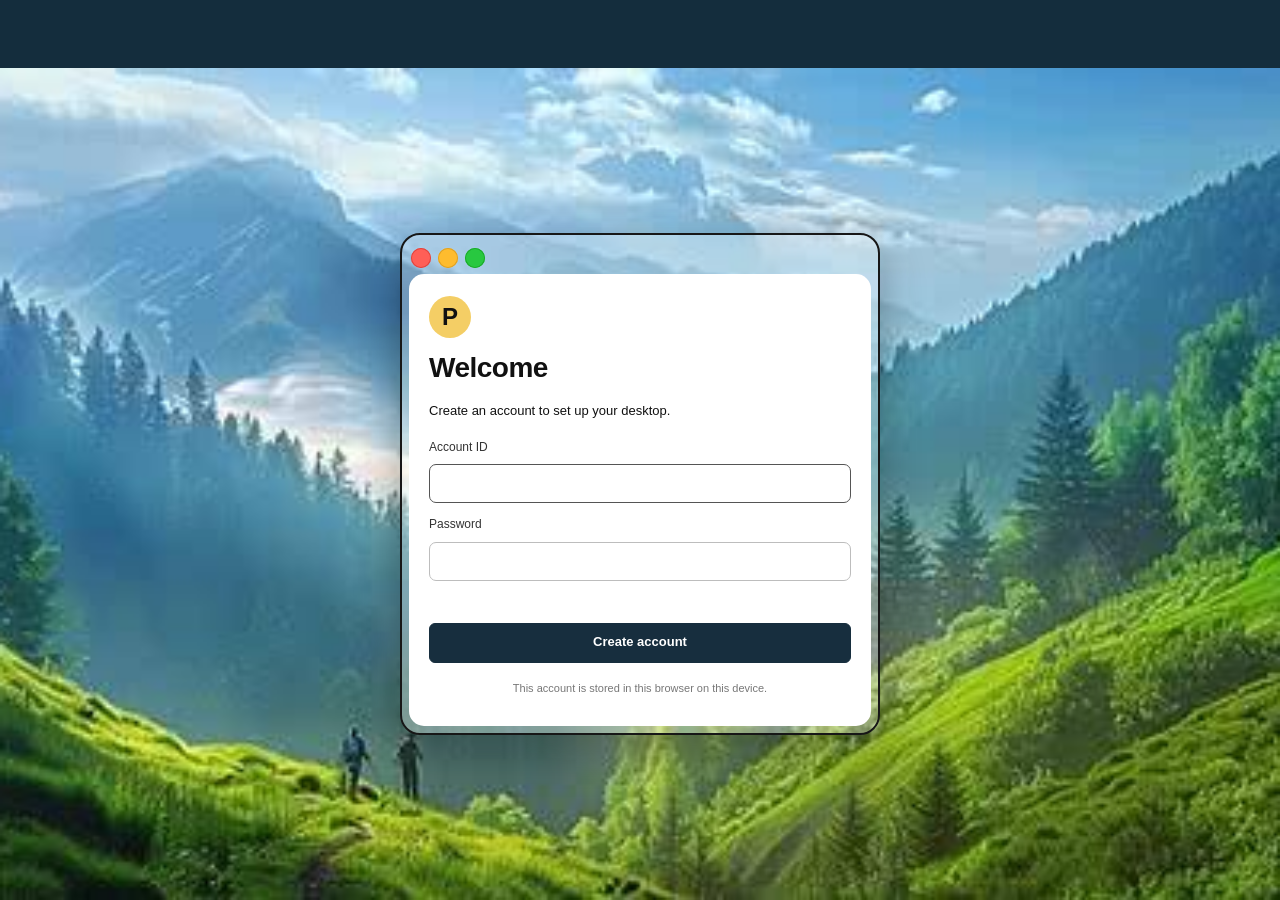
==== index.html @ 3b71118f "Add files via upload" ====
<!doctype html>
<html lang="en">
<head>
  <meta charset="utf-8">
  <meta name="viewport" content="width=device-width, initial-scale=1">
  <title>PrometheusOS</title>
  <link rel="stylesheet" href="style.css">
</head>
<body>
  <header class="menu-bar">
    <nav class="menu-left" aria-label="Main menu">
      <button class="brand-menu menu-trigger" data-menu="system" aria-label="PrometheusOS menu"><span class="brand-mark">P</span></button>
      <span id="current-app-name" class="app-name" aria-live="polite"></span>
      <button class="menu-trigger" data-menu="file">File</button>
      <button class="menu-trigger" data-menu="edit">Edit</button>
      <button class="menu-trigger" data-menu="view">View</button>
      <button class="menu-trigger" data-menu="window">Window</button>
      <button class="menu-trigger" data-menu="help">Help</button>
    </nav>
    <div class="menu-right"><span id="clock"></span></div>
    <div id="menu-popovers" class="menu-popovers"></div>
  </header>

  <main class="desktop">
    <nav class="desktop-icons" aria-label="Applications">
      <button data-app="notes" aria-label="Open Notes"><span class="app-icon notes-icon"><span></span></span><span>Notes</span></button>
      <button data-app="terminal" aria-label="Open Terminal"><span class="app-icon terminal-icon"><span>›_</span></span><span>Terminal</span></button>
      <button data-app="about" aria-label="Open About"><span class="app-icon about-icon"><span>i</span></span><span>About</span></button>
      <button data-app="website" aria-label="Open My Projects"><span class="app-icon website-icon"><span>↗</span></span><span>My Projects</span></button>
      <button data-app="formula1" aria-label="Open Formula 1"><span class="app-icon f1-icon">F1</span><span>Formula1</span></button>
    </nav>

    <section id="windows" aria-live="polite"></section>

    <nav class="dock" aria-label="Dock">
      <button data-app="notes" title="Notes" aria-label="Open Notes"><span class="app-icon notes-icon"><span></span></span></button>
      <button data-app="terminal" title="Terminal" aria-label="Open Terminal"><span class="app-icon terminal-icon"><span>›_</span></span></button>
      <span class="dock-divider"></span>
      <button data-app="about" title="About PrometheusOS" aria-label="Open About"><span class="app-icon about-icon"><span>i</span></span></button>
      <button data-app="website" title="My Projects" aria-label="Open My Projects"><span class="app-icon website-icon"><span>↗</span></span></button>
      <button data-app="formula1" title="Formula1" aria-label="Open Formula 1"><span class="app-icon f1-icon">F1</span></button>
    </nav>
  </main>

  <section id="auth-screen" class="auth-screen" aria-live="polite">
    <div class="auth-card">
      <div class="auth-titlebar">
        <div class="auth-window-controls" aria-label="Window controls">
          <button class="auth-window-dot close" type="button" aria-label="Clear login form" title="Clear login form"></button>
          <span class="auth-window-dot minimize" aria-hidden="true"></span>
          <span class="auth-window-dot zoom" aria-hidden="true"></span>
        </div>
        <span class="auth-window-title" aria-hidden="true"></span>
        <span class="auth-titlebar-spacer"></span>
      </div>
      <div class="auth-content">
      <div class="auth-mark">P</div>
      <h1 id="auth-title">Welcome</h1>
      <p id="auth-copy">Create a local account to set up your desktop.</p>
      <form id="auth-form">
        <label for="auth-id">Account ID</label>
        <input id="auth-id" name="accountId" autocomplete="username" minlength="3" maxlength="32" required>
        <label for="auth-password">Password</label>
        <input id="auth-password" name="password" type="password" autocomplete="new-password" minlength="8" required>
        <p id="auth-error" class="auth-error" role="alert"></p>
        <button id="auth-submit" type="submit">Create account</button>
      </form>
      <p class="auth-footnote">This account is stored in this browser on this device.</p>
      </div>
    </div>
  </section>
  <script src="script.js"></script>
</body>
</html>
---- style.css ----
:root {
  --desktop: #111111;
  --bar: #f5f5f5;
  --bar-text: #202020;
  --panel: #f6f6f6;
  --panel-top: #e9e9e9;
  --border: #c9c9c9;
  --text: #202020;
  --muted: #686868;
  --orange: #e87536;
}

* { box-sizing: border-box; }

body {
  margin: 0;
  color: var(--text);
  background: var(--desktop);
  font: 13px/1.45 -apple-system, BlinkMacSystemFont, "SF Pro Text", "Segoe UI", sans-serif;
  overflow: hidden;
}
button { font: inherit; }

.menu-bar {
  height: 28px;
  padding: 0 13px;
  display: flex;
  align-items: center;
  justify-content: space-between;
  gap: 16px;
  background: var(--bar);
  color: var(--bar-text);
  border-bottom: 1px solid #d7d7d7;
  position: relative;
  z-index: 20;
  user-select: none;
}
.menu-left, .menu-right { height: 100%; display: flex; align-items: center; gap: 2px; }
.menu-left .menu-trigger {
  height: 24px;
  padding: 0 8px;
  border: 0;
  border-radius: 4px;
  color: inherit;
  background: transparent;
  cursor: default;
  white-space: nowrap;
  font-size: 12px;
}
.menu-left .menu-trigger:hover,
.menu-left .menu-trigger[aria-expanded="true"] { background: #dedede; }
.menu-left .brand-menu { padding: 0 8px; }
.brand-mark { display: block; font-size: 15px; line-height: 1; font-weight: 800; color: #222; }
.menu-left .app-name { font-weight: 700; padding: 0 7px; }
#current-app-name:empty { display: none; }
.menu-right { gap: 12px; padding-right: 2px; font-size: 11px; }
.status-mark { font-size: 9px; color: #666; }
#clock { min-width: 105px; text-align: right; white-space: nowrap; }
.menu-popovers { position: absolute; top: 27px; left: 0; }
.menu-dropdown {
  position: absolute;
  top: 0;
  min-width: 190px;
  padding: 5px;
  background: #f8f8f8;
  border: 1px solid #cfcfcf;
  border-radius: 6px;
  box-shadow: 0 5px 18px #0003;
  color: #222;
}
.menu-dropdown button {
  display: block;
  width: 100%;
  padding: 5px 9px;
  text-align: left;
  border: 0;
  border-radius: 3px;
  background: transparent;
  color: inherit;
  font-size: 12px;
  white-space: nowrap;
}
.menu-dropdown button:hover { background: #1769d2; color: #fff; }
.menu-dropdown .menu-separator { height: 1px; margin: 4px 5px; background: #ddd; }
.menu-dropdown .disabled { color: #999; }

/* The P menu uses a simple black panel. */
.menu-dropdown.system-dropdown {
  min-width: 220px;
  padding: 6px;
  background: #080808;
  border: 1px solid #292929;
  border-radius: 7px;
  color: #f5f5f5;
  box-shadow: 0 8px 24px #0008;
}
.menu-dropdown.system-dropdown button {
  padding: 7px 10px;
  color: #f5f5f5;
  border-radius: 4px;
}
.menu-dropdown.system-dropdown button:hover:not(:disabled) {
  background: #303030;
  color: #fff;
}
.menu-dropdown.system-dropdown .menu-separator { background: #303030; }
.menu-dropdown.system-dropdown .disabled { color: #777; }

.desktop {
  height: calc(100vh - 28px);
  min-height: 300px;
  position: relative;
  overflow: hidden;
  background-color: var(--desktop);
  background-image: url("wallpaper.png");
  background-position: center;
  background-repeat: no-repeat;
  background-size: cover;
}

.desktop-icons {
  position: absolute;
  right: 18px;
  top: 18px;
  display: flex;
  flex-direction: column;
  gap: 7px;
  z-index: 2;
}
.desktop-icons button {
  width: 76px;
  min-height: 74px;
  padding: 5px 3px;
  display: flex;
  flex-direction: column;
  align-items: center;
  justify-content: flex-start;
  gap: 5px;
  color: #f5f5f5;
  font-size: 11px;
  text-shadow: 0 1px 2px #000;
  border: 1px solid transparent;
  background: transparent;
  border-radius: 5px;
  cursor: default;
}
.desktop-icons button:hover,
.desktop-icons button:focus-visible { background: #ffffff18; border-color: #ffffff18; outline: none; }

.app-icon {
  width: 40px;
  height: 40px;
  display: grid;
  place-items: center;
  overflow: hidden;
  border-radius: 9px;
  box-shadow: 0 1px 2px #0005;
  flex: 0 0 auto;
}
.notes-icon { background: #f4f4f4; border: 1px solid #d0d0d0; position: relative; }
.notes-icon::before { content: ""; position: absolute; top: 0; left: 0; right: 0; height: 9px; background: #f0c84b; border-bottom: 1px solid #d6b13d; }
.notes-icon span { width: 21px; height: 17px; margin-top: 8px; border-top: 2px solid #b6b6b6; border-bottom: 2px solid #b6b6b6; position: relative; }
.notes-icon span::after { content: ""; position: absolute; left: 0; right: 4px; top: 6px; border-top: 2px solid #b6b6b6; }
.terminal-icon { background: #252525; border: 1px solid #5b5b5b; color: #f2f2f2; }
.terminal-icon span { font: 700 17px/1 ui-monospace, SFMono-Regular, Consolas, monospace; margin-top: -2px; }
.about-icon { background: #1676d2; border: 1px solid #5da4ee; color: #fff; border-radius: 50%; }
.about-icon span { font: 700 24px/1 Georgia, serif; }
.website-icon { background: #e87536; border: 1px solid #cf642b; color: #fff; }
.website-icon span { font: 700 24px/1 -apple-system, BlinkMacSystemFont, sans-serif; }

.dock {
  position: absolute;
  z-index: 8;
  left: 50%;
  bottom: 8px;
  transform: translateX(-50%);
  display: flex;
  align-items: center;
  gap: 7px;
  padding: 5px 7px;
  background: #e9e9e9;
  border: 1px solid #c9c9c9;
  border-radius: 13px;
  box-shadow: 0 2px 8px #0005;
}
.dock button {
  width: 42px;
  height: 42px;
  padding: 1px;
  display: grid;
  place-items: center;
  border: 0;
  border-radius: 9px;
  background: transparent;
  cursor: default;
}
.dock button:hover { background: #d5d5d5; }
.dock .app-icon { width: 37px; height: 37px; border-radius: 8px; }
.dock-divider { height: 30px; width: 1px; background: #c3c3c3; margin: 0 2px; }

.window {
  position: absolute;
  top: 110px;
  left: 50%;
  transform: translateX(-50%);
  width: min(470px, calc(100vw - 28px));
  height: 320px;
  display: flex;
  flex-direction: column;
  background: var(--panel);
  color: var(--text);
  border: 1px solid #b9b9b9;
  border-radius: 8px;
  overflow: hidden;
  box-shadow: 0 12px 34px #0007;
  z-index: 4;
}
.window-bar {
  height: 34px;
  flex: 0 0 34px;
  padding: 0 10px;
  display: flex;
  align-items: center;
  gap: 10px;
  background: var(--panel-top);
  border-bottom: 1px solid #d0d0d0;
  cursor: move;
  user-select: none;
}
.traffic-lights { display: flex; gap: 6px; }
.traffic-lights button {
  width: 12px;
  height: 12px;
  padding: 0;
  border: 1px solid #0002;
  border-radius: 50%;
  cursor: default;
}
.traffic-lights .close { background: #ff5f57; }
.traffic-lights .minimize { background: #febc2e; }
.traffic-lights .zoom { background: #28c840; }
.traffic-lights button:hover { filter: brightness(.95); }
.window-title { flex: 1; text-align: center; font-size: 12px; font-weight: 600; color: #333; margin-right: 46px; }
.window-body { padding: 16px; flex: 1; overflow: auto; }
.website-window .window-body { padding: 0; display: flex; flex-direction: column; min-height: 0; }
.site-toolbar { height: 35px; flex: 0 0 35px; display: flex; align-items: center; justify-content: space-between; padding: 0 11px; background: #f3f3f3; border-bottom: 1px solid #d5d5d5; font-size: 12px; }
.site-toolbar a { color: #1769d2; text-decoration: none; }
.site-toolbar a:hover { text-decoration: underline; }
.site-frame { width: 100%; flex: 1; min-height: 0; border: 0; background: #fff; }
.window-body h2 { margin: 0 0 8px; font-size: 18px; font-weight: 600; }
.window-body p { color: var(--muted); }
textarea {
  width: 100%;
  height: 170px;
  padding: 10px;
  resize: none;
  background: #fff;
  border: 1px solid #c8c8c8;
  border-radius: 4px;
  color: #222;
  font: inherit;
  outline: none;
}
textarea:focus, .terminal-input:focus { border-color: #1676d2; }
.terminal-output { white-space: pre-wrap; font: 12px/1.7 ui-monospace, SFMono-Regular, Consolas, monospace; color: #333; }
.terminal-input {
  width: 100%;
  margin-top: 10px;
  padding: 8px;
  background: #fff;
  border: 1px solid #c8c8c8;
  border-radius: 4px;
  color: #222;
  font: 12px ui-monospace, SFMono-Regular, Consolas, monospace;
  outline: none;
}

@media (max-width: 650px) {
  .menu-bar { padding: 0 6px; }
  .menu-left { gap: 0; }
  .menu-left .menu-trigger { padding: 0 5px; font-size: 11px; }
  .menu-left .menu-trigger:nth-of-type(n+4) { display: none; }
  .menu-right { gap: 5px; font-size: 10px; }
  #clock { min-width: auto; }
  .desktop-icons { right: 9px; top: 12px; }
  .window { top: 75px; }
  .website-window { top: 38px !important; height: calc(100vh - 90px) !important; }
  .dock { bottom: 7px; }
}


.auth-screen {
  position: fixed;
  inset: 0;
  z-index: 1000;
  display: grid;
  place-items: center;
  padding: 22px;
  background-color: #123c18;
  background-image: url("wallpaper.png");
  background-position: center;
  background-repeat: no-repeat;
  background-size: cover;
  color: #f5f5f5;
}
.auth-screen[hidden] { display: none; }
body:not(.authenticated) > .menu-bar,
body:not(.authenticated) > .desktop { visibility: hidden; }
.auth-card {
  width: min(420px, 100%);
  overflow: hidden;
  border: 1px solid #444;
  border-radius: 10px;
  background: #171717;
  box-shadow: 0 24px 80px #0009;
}
.auth-titlebar {
  height: 38px;
  display: grid;
  grid-template-columns: 1fr auto 1fr;
  align-items: center;
  padding: 0 12px;
  border-bottom: 1px solid #333;
  background: #222;
  user-select: none;
}
.auth-window-controls { display: flex; align-items: center; gap: 7px; }
.auth-window-dot { display: block; width: 12px; height: 12px; padding: 0; border: 0; border-radius: 50%; }
button.auth-window-dot { cursor: pointer; }
.auth-window-dot.close { background: #ff5f57; box-shadow: inset 0 0 0 1px #e0443e; }
.auth-window-dot.minimize { background: #febc2e; box-shadow: inset 0 0 0 1px #dfa123; }
.auth-window-dot.zoom { background: #28c840; box-shadow: inset 0 0 0 1px #1aab29; }
.auth-window-title { color: #c8c8c8; font-size: 12px; }
.auth-titlebar-spacer { width: 36px; }
.auth-content { padding: 28px 34px 24px; }
.auth-mark { width: 42px; height: 42px; display: grid; place-items: center; margin: 0 auto 18px; border: 1px solid #444; border-radius: 12px; color: #fff; font-size: 25px; font-weight: 800; }
.auth-kicker { margin: 0; text-align: center; color: #aaa; font-size: 10px; letter-spacing: 2px; }
.auth-card h1 { margin: 8px 0; text-align: center; font-size: 23px; font-weight: 600; letter-spacing: -.5px; }
.auth-copy { margin: 0 0 22px; text-align: center; color: #aaa; }
.auth-card form { display: flex; flex-direction: column; gap: 8px; }
.auth-card label { margin-top: 5px; color: #ddd; font-size: 12px; }
.auth-card input { width: 100%; height: 39px; padding: 0 11px; border: 1px solid #3b3b3b; border-radius: 6px; outline: none; background: #111; color: #fff; font: inherit; }
.auth-card input:focus { border-color: #888; }
.auth-card form button { height: 40px; margin-top: 8px; border: 1px solid #f1f1f1; border-radius: 6px; background: #f1f1f1; color: #111; font-weight: 600; cursor: pointer; }
.auth-card form button:disabled { opacity: .6; cursor: wait; }
.auth-error { min-height: 16px; margin: 2px 0 0; color: #ff8c82; font-size: 12px; }
.auth-footnote { margin-top: 18px; text-align: center; color: #777; font-size: 11px; }
@media (max-width: 480px) { .auth-content { padding: 24px 22px 20px; } }


/* Reference-inspired desktop layout: translucent pills over the wallpaper. */
:root {
  --bar: rgba(17, 35, 49, .68);
  --bar-text: #fff;
  --panel: #fff;
  --panel-top: rgba(255, 255, 255, .65);
  --border: #222;
}
body { background: #142d3d; }
.menu-bar {
  height: 68px;
  padding: 0 18px;
  background: rgba(15, 37, 52, .72);
  border-bottom: 1px solid #ffffff12;
  color: #fff;
  backdrop-filter: blur(10px);
}
.menu-left, .menu-right { height: 100%; gap: 6px; }
.menu-left .brand-menu {
  height: 36px;
  padding: 0 15px;
  border-radius: 22px;
  background: rgba(255,255,255,.16);
  color: white;
}
.brand-mark { color: #fff; font-size: 18px; }
.menu-left .app-name { padding: 0 7px; color: #fff; font-size: 14px; }
.menu-left > .menu-trigger:not(.brand-menu) { display: none; }
.menu-right #clock {
  display: inline-flex;
  align-items: center;
  min-height: 36px;
  padding: 0 15px;
  border-radius: 22px;
  background: rgba(255,255,255,.16);
  color: #fff;
  font-size: 14px;
  white-space: nowrap;
}
.menu-right { padding: 0; }
#clock { min-width: 0; text-align: center; }
.menu-popovers { top: 67px; }
.desktop {
  height: calc(100vh - 68px);
  background-color: #243d4b;
  background-image: url("wallpaper.png");
  background-position: center;
  background-size: cover;
}
.desktop-icons {
  left: 18px;
  right: auto;
  top: 16px;
  gap: 9px;
}
.desktop-icons button {
  width: 90px;
  min-height: 95px;
  gap: 7px;
  font-size: 14px;
  text-shadow: 0 1px 3px #000b;
}
.app-icon { width: 64px; height: 64px; border-radius: 50%; }
.notes-icon { background: #f7cf62; border: 0; }
.notes-icon::before { top: 12px; left: 17px; right: 10px; height: 35px; background: #fff; border: 1px solid #d4d4d4; border-radius: 2px; }
.notes-icon span { width: 27px; height: 25px; margin-top: 12px; border-color: #9c9c9c; z-index: 1; }
.notes-icon span::after { top: 9px; border-color: #9c9c9c; }
.terminal-icon { border-radius: 50%; background: #20252b; }
.about-icon { border-radius: 50%; }
.website-icon { border-radius: 50%; }
.dock { display: none; }
.window {
  top: 50%;
  left: 50%;
  transform: translate(-50%, -50%);
  width: min(520px, calc(100vw - 28px));
  height: 330px;
  border: 2px solid #171717;
  border-radius: 20px;
  background: rgba(255,255,255,.22);
  box-shadow: 0 15px 45px #0004;
  padding: 7px;
}
.window-bar {
  height: 32px;
  flex-basis: 32px;
  padding: 0 2px;
  background: transparent;
  border: 0;
}
.traffic-lights { gap: 6px; }
.traffic-lights button { width: 20px; height: 20px; }
.window-title { color: #fff; font-size: 14px; text-shadow: 0 1px 2px #0005; }
.window-body {
  background: #fff;
  border-radius: 15px;
  padding: 20px;
}
.website-window { top: 50% !important; }
.auth-screen {
  top: 68px;
  height: calc(100vh - 68px);
  background-color: #243d4b;
  background-image: url("wallpaper.png");
  color: #111;
}
.auth-card {
  width: min(480px, 100%);
  padding: 7px;
  border: 2px solid #171717;
  border-radius: 20px;
  background: rgba(255,255,255,.28);
  box-shadow: 0 15px 45px #0005;
  color: #111;
}
.auth-titlebar {
  height: 32px;
  padding: 0 2px;
  border: 0;
  background: transparent;
}
.auth-window-dot { width: 20px; height: 20px; }
.auth-titlebar-spacer { width: 36px; }
.auth-window-title { color: #fff; font-size: 14px; font-weight: 600; text-shadow: 0 1px 2px #0005; }
.auth-content {
  padding: 22px 20px 18px;
  border-radius: 15px;
  background: #fff;
}
.auth-mark {
  width: 42px;
  height: 42px;
  margin: 0 0 10px;
  border: 0;
  border-radius: 50%;
  background: #f4ce65;
  color: #111;
  font-size: 24px;
}
.auth-card h1 { margin: 5px 0; text-align: left; font-size: 28px; color: #111; }
.auth-copy { margin: 0 0 14px; text-align: left; color: #333; }
.auth-card label { color: #333; }
.auth-card input { background: #fff; color: #111; border: 1px solid #bdbdbd; border-radius: 7px; }
.auth-card input:focus { border-color: #555; }
.auth-card form button { background: #172e3e; border-color: #172e3e; color: #fff; }
.auth-footnote { color: #777; }
@media (max-width: 650px) {
  .menu-bar { height: 58px; padding: 0 10px; }
  .menu-right #clock { min-height: 32px; padding: 0 9px; font-size: 11px; }
  .desktop { height: calc(100vh - 58px); }
  .auth-screen { top: 58px; height: calc(100vh - 58px); }
  .auth-card { max-height: calc(100vh - 80px); overflow: auto; }
  .desktop-icons { left: 6px; top: 10px; }
  .desktop-icons button { width: 74px; font-size: 12px; }
  .app-icon { width: 52px; height: 52px; }
  .window { top: 50%; height: min(350px, calc(100vh - 100px)); }
}


/* Desktop icon selection and right-click actions */
.desktop-icons button.selected { background: #ffffff35; border-color: #ffffff70; }
.desktop-context { position: fixed; z-index: 1000; min-width: 175px; padding: 5px; background: #17191deF; color: #fff; border: 1px solid #ffffff30; border-radius: 8px; box-shadow: 0 8px 28px #0006; backdrop-filter: blur(14px); }
.desktop-context button { display: block; width: 100%; padding: 8px 10px; text-align: left; color: inherit; background: transparent; border: 0; border-radius: 4px; font-size: 12px; cursor: pointer; }
.desktop-context button:hover, .desktop-context button:focus-visible { background: #ffffff20; outline: none; }
.desktop-context .context-line { height: 1px; margin: 4px 3px; background: #ffffff25; }


/* My Projects app */
.projects-page { height: 100%; overflow: auto; max-width: 760px; margin: 0 auto; padding: 22px clamp(18px, 4vw, 42px) 50px; background: #fff; color: #1f1e1d; font: 14px/1.7 -apple-system, BlinkMacSystemFont, "Segoe UI", sans-serif; }
.projects-toplink { padding-bottom: 12px; border-bottom: 1px solid #e7e4de; font-size: 12px; }
.projects-toplink a, .project-source { color: #c45f3d; font-weight: 700; text-decoration: none; }
.projects-hero { min-height: 185px; display: flex; flex-direction: column; justify-content: center; padding: 28px 0 32px; }
.projects-hero h1 { margin: 0; font: 600 clamp(32px, 6vw, 48px)/1.15 ui-monospace, "SF Mono", Menlo, monospace; letter-spacing: -.04em; }
.projects-cursor { display: inline-block; width: 7px; height: .9em; margin-left: 4px; background: #d97757; vertical-align: -.05em; animation: projectBlink 1s steps(1) infinite; }
.projects-hero p { color: #77746f; margin: 14px 0 0; max-width: 540px; }
.projects-group { margin-top: 25px; }
.projects-group h3 { font-size: 15px; margin: 0; padding: 0 0 8px; border-bottom: 1px solid #e7e4de; }
.project-list { display: grid; grid-template-columns: 1fr; }
.project-list button { display: flex; justify-content: space-between; align-items: center; text-align: left; padding: 10px 3px; border: 0; border-bottom: 1px solid #e7e4de; background: transparent; color: #1f1e1d; cursor: pointer; }
.project-list button span { color: #d97757; opacity: 0; }
.project-list button:hover { padding-left: 9px; }
.project-list button:hover span, .project-list button:focus-visible span { opacity: 1; }
.project-detail { margin-top: 28px; padding: 20px; border: 1px solid #e7e4de; border-radius: 8px; background: #faf9f7; }
.project-detail h2 { margin: 10px 0; font-size: 22px; }
.project-detail p { white-space: pre-line; }
.project-back { padding: 0; border: 0; background: transparent; color: #77746f; cursor: pointer; }
.project-source { display: inline-block; margin-top: 8px; }
@keyframes projectBlink { 50% { opacity: 0; } }

/* Formula1 dashboard */
.f1-icon { display:flex; align-items:center; justify-content:center; background:#e10600; color:#fff; font:900 italic 21px/1 Arial,sans-serif; letter-spacing:-2px; transform:skew(-7deg); border-radius:9px; }
.formula1-window { width:min(1000px,calc(100vw - 32px)); height:min(720px,calc(100vh - 90px)); }
.formula1-window .window-body { padding:0; min-height:0; display:flex; flex-direction:column; background:#f4f4f4; }
.f1-page { overflow:auto; height:100%; color:#181818; background:#f4f4f4; font:13px/1.5 -apple-system,BlinkMacSystemFont,"Segoe UI",sans-serif; }
.f1-head { padding:27px clamp(18px,4vw,38px) 23px; display:flex; justify-content:space-between; align-items:end; gap:18px; background:#171717; color:white; border-bottom:5px solid #e10600; }
.f1-head h1 { margin:2px 0; font-size:clamp(28px,5vw,45px); letter-spacing:-2px; line-height:1; font-weight:950; }
.f1-head h1 span { color:#e10600; }
.f1-head a,.f1-feature a,.f1-more { color:#d90802; font-weight:750; text-decoration:none; }
.f1-head a { color:white; white-space:nowrap; font-size:12px; }
.f1-kicker { margin:0; color:#e10600; font-size:10px; font-weight:850; letter-spacing:1.4px; }
.f1-sub { margin:9px 0 0; color:#bcbcbc; }
.f1-status { margin:20px clamp(18px,4vw,38px) 0; padding:14px 16px; display:flex; align-items:center; gap:12px; background:white; border:1px solid #e1e1e1; border-radius:7px; }
.f1-status strong,.f1-status small { display:block; }.f1-status small { color:#777; margin-top:3px; }
.f1-live-dot { width:9px; height:9px; flex:0 0 auto; border-radius:50%; background:#e10600; box-shadow:0 0 0 4px #e1060018; }
.f1-status-tag { margin-left:auto; color:#e10600; font-size:10px; font-weight:850; letter-spacing:.7px; }
.f1-section { margin:25px clamp(18px,4vw,38px) 0; }
.f1-section-title { display:flex; align-items:center; justify-content:space-between; border-bottom:1px solid #d7d7d7; padding-bottom:8px; gap:12px; }
.f1-section-title h2 { margin:0; font-size:18px; letter-spacing:-.4px; }.f1-section-title>span { color:#777; font-size:10px; font-weight:800; letter-spacing:.8px; }
.f1-feature { margin-top:12px; padding:22px; display:flex; justify-content:space-between; align-items:center; gap:18px; color:white; background:#202020; border-radius:7px; }
.f1-feature h2 { margin:8px 0; font-size:clamp(22px,4vw,32px); letter-spacing:-.8px; }.f1-feature p:not(.f1-kicker) { max-width:500px; color:#d0d0d0; }.f1-big-number { color:#e10600; font-size:clamp(58px,10vw,90px); line-height:.8; font-weight:950; letter-spacing:-5px; }.f1-big-number span { display:block; text-align:right; font-size:13px; letter-spacing:1px; margin-top:12px; }
.f1-race-card { margin-top:12px; padding:18px; display:flex; justify-content:space-between; align-items:center; gap:15px; background:white; border:1px solid #e2e2e2; border-radius:7px; }.f1-race-card h2 { margin:4px 0; font-size:24px; }.f1-muted { margin:0; color:#777; }.f1-time { font-size:clamp(13px,2vw,18px); font-variant-numeric:tabular-nums; white-space:nowrap; }
.f1-results { margin-top:10px; background:white; border:1px solid #e1e1e1; border-radius:6px; overflow:hidden; }.f1-result-row { display:grid; grid-template-columns:40px minmax(120px,1.4fr) minmax(85px,1fr) minmax(75px,.8fr); gap:10px; align-items:center; padding:10px 12px; border-bottom:1px solid #ededed; font-size:12px; }.f1-result-row:last-child { border-bottom:0; }.f1-result-row>b { color:#e10600; font-weight:900; }.f1-result-row strong small { display:inline; margin-left:4px; color:#777; font-size:10px; }.f1-result-row>span:last-child { text-align:right; font-variant-numeric:tabular-nums; }.f1-result-head { color:#777; background:#fafafa; font-size:9px; font-weight:850; letter-spacing:.7px; }.f1-more { display:inline-block; margin-top:12px; }.f1-standings { margin-top:10px; display:grid; grid-template-columns:repeat(3,minmax(0,1fr)); gap:9px; }.f1-standings>div { display:flex; flex-direction:column; gap:9px; padding:14px; background:white; border:1px solid #e1e1e1; border-radius:7px; }.f1-standings>div>b { color:#e10600; font-size:22px; }.f1-standings span { font-weight:800; }.f1-standings span small { display:block; color:#777; font-weight:400; }.f1-standings strong { font-size:22px; }.f1-standings strong small { color:#777; font-size:9px; }.f1-foot { margin:28px clamp(18px,4vw,38px) 24px; padding-top:12px; border-top:1px solid #ddd; color:#777; font-size:11px; }
@media(max-width:560px) { .f1-head { align-items:start; flex-direction:column; }.f1-status { align-items:flex-start; }.f1-status-tag { display:none; }.f1-feature { padding:16px; }.f1-result-row { grid-template-columns:28px minmax(105px,1.4fr) minmax(65px,.8fr) minmax(60px,.7fr); gap:6px; padding:9px 7px; font-size:10px; }.f1-result-head { font-size:8px; }.f1-standings { grid-template-columns:1fr; }.f1-race-card { align-items:flex-start; flex-direction:column; } }

/* My Projects uses the same window chrome as the other PrometheusOS apps. */
.website-window .window-body { padding: 0; background: #f7f7f7; color: var(--text); }
.projects-home, .projects-detail { min-height: 100%; padding: 22px clamp(18px, 4vw, 42px) 32px; overflow: auto; font-size: 13px; line-height: 1.65; }
.projects-home { max-width: 780px; margin: 0 auto; }
.projects-intro { padding: 6px 0 22px; border-bottom: 1px solid #d5d5d5; }
.projects-eyebrow { color: #777; font-size: 10px; letter-spacing: .12em; font-weight: 700; }
.projects-intro h1, .projects-detail h1 { margin: 8px 0 10px; font-size: clamp(25px, 4vw, 34px); letter-spacing: -.04em; color: #202020; }
.projects-intro p { margin: 6px 0; color: #555; }
.projects-small { font-size: 11px; color: #777 !important; }
.projects-cursor { display: inline-block; width: 2px; height: .85em; background: var(--orange); margin-left: 4px; animation: projectblink 1s steps(2,start) infinite; }
@keyframes projectblink { to { visibility: hidden; } }
.projects-group { margin-top: 22px; }
.projects-group h2 { margin: 0 0 7px; padding-bottom: 7px; border-bottom: 1px solid #d5d5d5; font-size: 13px; font-weight: 700; }
.projects-group button { display: flex; justify-content: space-between; align-items: center; width: 100%; padding: 9px 3px; text-align: left; border: 0; border-bottom: 1px solid #e4e4e4; background: transparent; color: #202020; cursor: pointer; }
.projects-group button span { color: #777; }
.projects-group button:hover { color: #b34e1d; background: #eeeeee; }
.projects-external { display: inline-block; margin-top: 25px; color: #1769d2; }
.projects-detail { max-width: 780px; margin: 0 auto; }
.project-back { border: 1px solid #c9c9c9; background: #eee; color: #333; border-radius: 4px; padding: 6px 10px; cursor: pointer; margin-bottom: 20px; }
.project-back:hover { background: #e2e2e2; }
.projects-copy { color: #303030; max-width: 720px; }
.projects-copy p { color: #444; margin: 12px 0; }
.projects-copy a { color: #1769d2; text-decoration: underline; }
.projects-copy ul { padding-left: 22px; }
.projects-copy li { margin: 10px 0; }
.projects-copy strong { color: #222; }
.project-shot { margin: 14px 0 18px; padding: 0; }
.project-shot img { display: block; width: 100%; max-width: 650px; height: auto; max-height: 420px; object-fit: contain; object-position: left center; border: 1px solid #ddd; border-radius: 5px; background: #f1f1f1; }
.project-shot figcaption { margin-top: 5px; color: #777; font-size: 10px; }
.project-image-fallback { display: none; color: #777; font-size: 11px; padding: 12px 0; }
.project-shot.image-missing .project-image-fallback { display: block; }
.bottom-back { margin-top: 20px; }

/* Keep the F1 app fully inside the desktop and make its title bar usable for dragging. */
.formula1-window {
  box-sizing: border-box;
  min-width: 0;
  min-height: 280px;
  max-width: calc(100vw - 16px);
  max-height: calc(100vh - 84px);
}
.formula1-window .window-bar { flex-shrink: 0; touch-action: none; cursor: grab; }
.formula1-window .window-bar:active { cursor: grabbing; }
.formula1-window .window-body { min-width: 0; min-height: 0; overflow: hidden; }
.f1-page { min-height: 0; overscroll-behavior: contain; }
.f1-data-note { margin: 15px clamp(18px,4vw,38px) 0; display:flex; align-items:center; gap:9px; font-size:11px; color:#666; }
.f1-data-note .f1-live-dot { width:7px; height:7px; }
.f1-data-note button { margin-left:auto; border:1px solid #d5d5d5; border-radius:4px; padding:6px 9px; background:#fff; color:#222; font:inherit; cursor:pointer; }
.f1-data-note button:hover { border-color:#e10600; }
.f1-data-note button:disabled { opacity:.55; cursor:wait; }
.f1-table { margin-top:10px; background:white; border:1px solid #e1e1e1; border-radius:6px; overflow:hidden; }
.f1-table-head,.f1-table-row { display:grid; grid-template-columns:42px minmax(130px,1.4fr) minmax(100px,1fr) 64px; gap:10px; align-items:center; padding:10px 12px; border-bottom:1px solid #ededed; font-size:12px; }
.f1-table-head { color:#777; background:#fafafa; font-size:9px; font-weight:850; letter-spacing:.7px; }
.f1-table-row:last-child { border-bottom:0; }
.f1-table-row>b { color:#e10600; }
.f1-table-row>strong:last-child { text-align:right; font-variant-numeric:tabular-nums; }
.f1-table-row strong small { color:#777; font-size:9px; }
.f1-table-row>span { color:#666; }
.f1-empty { padding:14px; color:#777; font-size:12px; }
@media(max-width:650px) {
  .formula1-window { max-width:calc(100vw - 12px); max-height:calc(100vh - 80px); }
  .f1-table-head,.f1-table-row { grid-template-columns:26px minmax(95px,1.3fr) minmax(58px,.8fr) 42px; gap:5px; padding:9px 6px; font-size:10px; }
  .f1-table-head { font-size:8px; }
  .f1-data-note { align-items:flex-start; }
}

/* Plain, native styling for the two content apps. */
.website-window .window-body { background: var(--window-bg, #fff); }
.projects-home, .projects-detail { max-width: none; margin: 0; padding: 18px 22px 28px; font-size: 13px; line-height: 1.55; background: var(--window-bg, #fff); color: var(--text, #222); }
.projects-intro { padding: 0 0 16px; border-bottom: 1px solid #ddd; }
.projects-intro h1, .projects-detail h1 { font: inherit; font-size: 23px; font-weight: 600; letter-spacing: 0; margin: 8px 0; }
.projects-eyebrow { font-size: 11px; letter-spacing: 0; font-weight: 400; color: #777; }
.projects-cursor { animation: none; width: 1px; height: 1em; background: currentColor; }
.projects-group { margin-top: 18px; }
.projects-group h2 { font-size: 13px; font-weight: 600; border-bottom: 1px solid #ddd; padding-bottom: 6px; }
.projects-group button { padding: 8px 4px; border-bottom-color: #eee; }
.projects-group button span { opacity: 1; color: #777; }
.projects-group button:hover { background: #f2f2f2; color: inherit; padding-left: 8px; }
.projects-external, .projects-copy a { color: var(--link, #1769aa); }
.project-back { border-radius: 3px; }
.project-shot img { border-radius: 0; box-shadow: none; }
.formula1-window { width: min(850px, calc(100vw - 32px)); height: min(680px, calc(100vh - 100px)); }
.formula1-window .window-body { background: #fff; }
.f1-page { background: #fff; color: #222; font-size: 13px; line-height: 1.5; }
.f1-head { padding: 18px 22px; align-items: center; background: #fff; color: #222; border-bottom: 1px solid #ddd; }
.f1-head h1 { margin: 3px 0; font-size: 24px; font-weight: 600; line-height: 1.2; letter-spacing: 0; }
.f1-head h1 span { color: inherit; }
.f1-kicker { color: #666; font-size: 11px; font-weight: 400; letter-spacing: 0; }
.f1-sub { margin: 5px 0 0; color: #666; }
.f1-head a, .f1-more { color: var(--link, #1769aa); font-weight: 400; text-decoration: underline; }
.f1-head a { color: var(--link, #1769aa); font-size: 12px; }
.f1-data-note { margin: 12px 22px 0; font-size: 11px; }
.f1-live-dot { border-radius: 50%; background: #777; box-shadow: none; }
.f1-data-note button { border-radius: 3px; }
.f1-section { margin: 22px; }
.f1-section-title { border-bottom: 1px solid #ddd; padding-bottom: 7px; }
.f1-section-title h2 { font-size: 15px; font-weight: 600; letter-spacing: 0; }
.f1-section-title>span { font-size: 10px; font-weight: 400; letter-spacing: 0; }
.f1-race-card { padding: 12px; border-radius: 0; box-shadow: none; }
.f1-race-card h2 { font-size: 18px; font-weight: 600; }
.f1-results, .f1-table { border: 0; border-radius: 0; background: #fff; }
.f1-result-row, .f1-table-head, .f1-table-row { border-bottom: 1px solid #eee; border-radius: 0; }
.f1-result-head, .f1-table-head { background: #f5f5f5; font-size: 10px; font-weight: 500; letter-spacing: 0; }
.f1-result-row>b, .f1-table-row>b { color: inherit; font-weight: 600; }
.f1-standings>div { border-radius: 0; box-shadow: none; }
.f1-foot { margin: 22px; padding-top: 10px; border-top: 1px solid #ddd; font-size: 11px; }
@media(max-width:560px) { .f1-head { padding: 14px 16px; }.f1-section { margin: 18px 16px; }.f1-data-note { margin-left: 16px; margin-right: 16px; }.f1-foot { margin: 18px 16px; }.projects-home,.projects-detail { padding: 16px; } }


/* Final plain F1 styling, matching the built-in OS apps. */
.formula1-window { width: min(760px, calc(100vw - 28px)); height: min(620px, calc(100vh - 86px)); }
.formula1-window .window-body { padding: 0; background: #fff; }
.f1-page { font: 13px/1.45 -apple-system, BlinkMacSystemFont, "Segoe UI", sans-serif; color: #222; background: #fff; }
.f1-head { display: flex; align-items: center; justify-content: space-between; gap: 12px; padding: 16px 18px; background: #fff; color: #222; border-bottom: 1px solid #ddd; }
.f1-head h1 { margin: 0; font-size: 20px; font-weight: 600; letter-spacing: 0; line-height: 1.3; }
.f1-head h1 span { color: inherit; }
.f1-kicker { margin: 0 0 4px; color: #666; font-size: 10px; font-weight: 400; letter-spacing: 0; }
.f1-sub { margin: 4px 0 0; color: #666; }
.f1-head a, .f1-more { color: var(--link, #1769aa); font-weight: 400; text-decoration: underline; }
.f1-head a { font-size: 12px; white-space: nowrap; }
.f1-data-note { margin: 12px 18px 0; display: flex; align-items: center; gap: 8px; color: #666; font-size: 11px; }
.f1-data-note button { margin-left: auto; padding: 4px 8px; border: 1px solid #ccc; border-radius: 3px; background: #fff; color: #222; cursor: pointer; }
.f1-live-dot { width: 7px; height: 7px; flex: 0 0 auto; border-radius: 50%; background: #777; box-shadow: none; }
.f1-section { margin: 20px 18px 0; }
.f1-section-title { display: flex; justify-content: space-between; align-items: baseline; gap: 10px; padding-bottom: 6px; border-bottom: 1px solid #ddd; }
.f1-section-title h2 { margin: 0; font-size: 14px; font-weight: 600; letter-spacing: 0; }
.f1-section-title > span { color: #777; font-size: 10px; font-weight: 400; letter-spacing: 0; }
.f1-race-card { display: block; margin-top: 8px; padding: 10px 0; border: 0; border-bottom: 1px solid #eee; border-radius: 0; background: #fff; }
.f1-race-card h2 { margin: 4px 0; font-size: 16px; font-weight: 600; }
.f1-muted { margin: 0; color: #666; }
.f1-results, .f1-table { margin-top: 8px; border: 0; border-radius: 0; background: #fff; overflow: hidden; }
.f1-result-row, .f1-table-head, .f1-table-row { display: grid; grid-template-columns: 34px minmax(100px, 1.3fr) minmax(75px, 1fr) 52px; gap: 8px; align-items: center; padding: 8px 6px; border-bottom: 1px solid #eee; border-radius: 0; font-size: 12px; }
.f1-result-head, .f1-table-head { background: #f5f5f5; color: #666; font-size: 10px; font-weight: 500; letter-spacing: 0; }
.f1-result-row > b, .f1-table-row > b { color: inherit; font-weight: 600; }
.f1-result-row > span:last-child, .f1-table-row > strong:last-child { text-align: right; font-variant-numeric: tabular-nums; }
.f1-result-row strong small, .f1-table-row strong small { color: #666; font-size: 10px; }
.f1-more { display: inline-block; margin-top: 9px; font-size: 12px; }
.f1-standings { display: block; }
.f1-standings > div { display: grid; grid-template-columns: 30px 1fr auto; align-items: center; gap: 8px; padding: 8px 4px; border: 0; border-bottom: 1px solid #eee; border-radius: 0; box-shadow: none; }
.f1-standings > div > b, .f1-standings strong { font-size: 13px; font-weight: 600; color: inherit; }
.f1-standings span { font-weight: 400; }
.f1-standings span small { display: block; color: #777; font-weight: 400; }
.f1-foot { margin: 20px 18px; padding-top: 8px; border-top: 1px solid #ddd; color: #777; font-size: 10px; }
.f1-empty { padding: 10px 6px; color: #777; font-size: 12px; }
@media(max-width: 560px) { .f1-head { align-items: flex-start; flex-direction: column; }.f1-section { margin: 18px 12px 0; }.f1-data-note { margin-left: 12px; margin-right: 12px; }.f1-result-row, .f1-table-head, .f1-table-row { grid-template-columns: 24px minmax(85px, 1fr) minmax(55px, .8fr) 38px; gap: 5px; padding: 7px 3px; font-size: 10px; }.f1-foot { margin: 18px 12px; } }
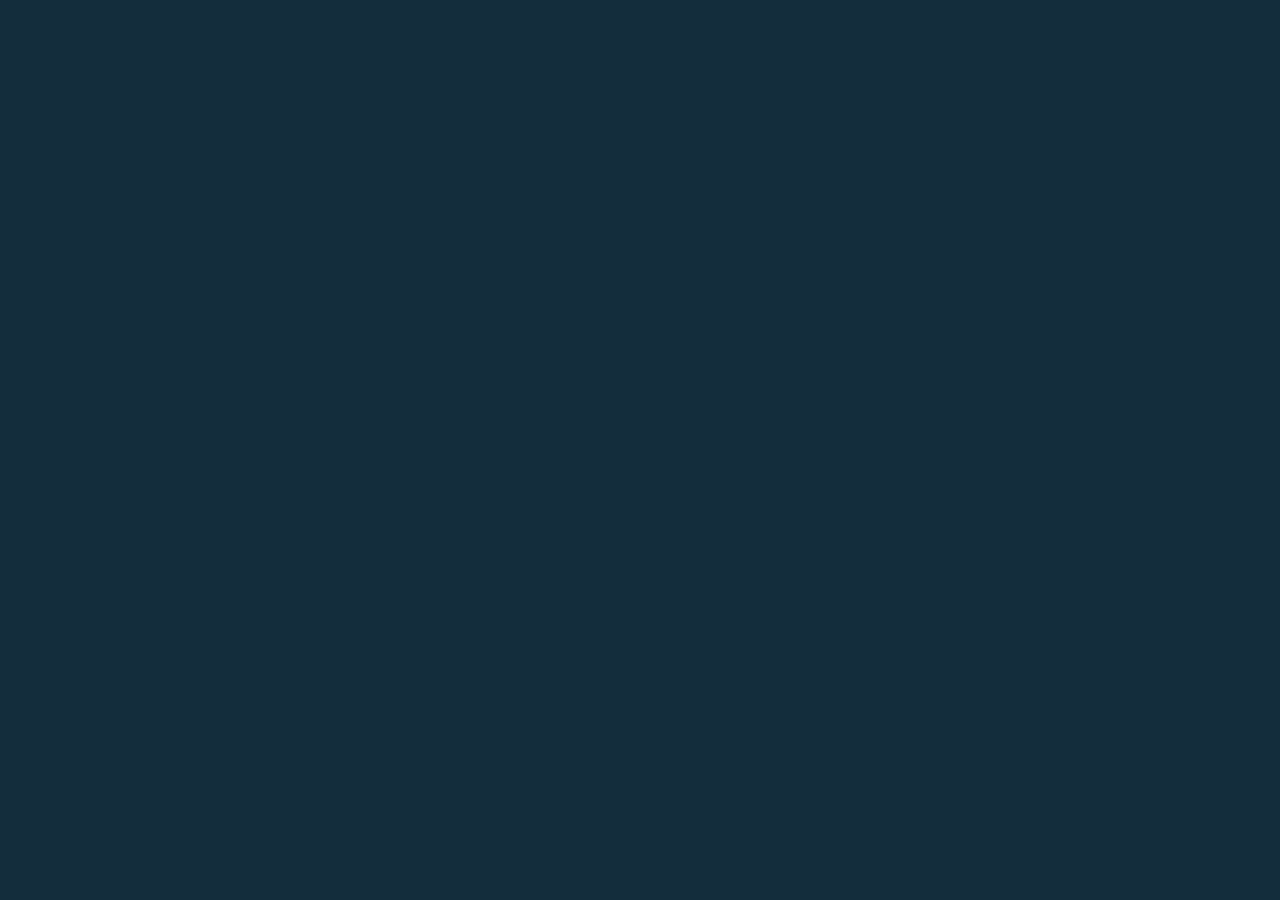
==== commit 84e94c77: "slight changes" ====
--- a/index.html
+++ b/index.html
@@ -1,74 +1,82 @@
 <!doctype html>
+
 <html lang="en">
+
 <head>
+
   <meta charset="utf-8">
+
+
   <meta name="viewport" content="width=device-width, initial-scale=1">
-  <title>PrometheusOS</title>
+
+  <title>prometheusOS</title>
+
   <link rel="stylesheet" href="style.css">
+
 </head>
+
+
+
+
 <body>
+
   <header class="menu-bar">
+
     <nav class="menu-left" aria-label="Main menu">
-      <button class="brand-menu menu-trigger" data-menu="system" aria-label="PrometheusOS menu"><span class="brand-mark">P</span></button>
+
+      <button class="brand-menu menu-trigger" data-menu="system" aria-label="PrometheusOS menu"><span class="brand-mark">home</span></button>
+
       <span id="current-app-name" class="app-name" aria-live="polite"></span>
-      <button class="menu-trigger" data-menu="file">File</button>
-      <button class="menu-trigger" data-menu="edit">Edit</button>
-      <button class="menu-trigger" data-menu="view">View</button>
-      <button class="menu-trigger" data-menu="window">Window</button>
+
       <button class="menu-trigger" data-menu="help">Help</button>
+
     </nav>
+
     <div class="menu-right"><span id="clock"></span></div>
+
     <div id="menu-popovers" class="menu-popovers"></div>
+
   </header>
 
+
+
+
   <main class="desktop">
+
     <nav class="desktop-icons" aria-label="Applications">
-      <button data-app="notes" aria-label="Open Notes"><span class="app-icon notes-icon"><span></span></span><span>Notes</span></button>
-      <button data-app="terminal" aria-label="Open Terminal"><span class="app-icon terminal-icon"><span>›_</span></span><span>Terminal</span></button>
-      <button data-app="about" aria-label="Open About"><span class="app-icon about-icon"><span>i</span></span><span>About</span></button>
-      <button data-app="website" aria-label="Open My Projects"><span class="app-icon website-icon"><span>↗</span></span><span>My Projects</span></button>
-      <button data-app="formula1" aria-label="Open Formula 1"><span class="app-icon f1-icon">F1</span><span>Formula1</span></button>
+
+      <button data-app="notes" aria-label="Open Notes"><span class="app-icon notes-icon">n</span><span>Notes</span></button>
+
+      <button data-app="terminal" aria-label="Open Terminal"><span class="app-icon terminal-icon">T</span><span>Terminal</span></button>
+
+      <button data-app="about" aria-label="Open About"><span class="app-icon about-icon">a</span><span>About</span></button>
+
+      <button data-app="website" aria-label="Open My Projects"><span class="app-icon website-icon">m</span><span>My Projects</span></button>
+
+      <button data-app="formula1" aria-label="Open Formula 1"><span class="app-icon f1-icon">f1</span><span>Formula 1</span></button>
+
     </nav>
 
     <section id="windows" aria-live="polite"></section>
 
     <nav class="dock" aria-label="Dock">
-      <button data-app="notes" title="Notes" aria-label="Open Notes"><span class="app-icon notes-icon"><span></span></span></button>
-      <button data-app="terminal" title="Terminal" aria-label="Open Terminal"><span class="app-icon terminal-icon"><span>›_</span></span></button>
-      <span class="dock-divider"></span>
-      <button data-app="about" title="About PrometheusOS" aria-label="Open About"><span class="app-icon about-icon"><span>i</span></span></button>
-      <button data-app="website" title="My Projects" aria-label="Open My Projects"><span class="app-icon website-icon"><span>↗</span></span></button>
-      <button data-app="formula1" title="Formula1" aria-label="Open Formula 1"><span class="app-icon f1-icon">F1</span></button>
+
+      <button data-app="notes" title="Notes" aria-label="Open Notes"><span class="app-icon notes-icon">n</span></button>
+
+      <button data-app="terminal" title="Terminal" aria-label="Open Terminal"><span class="app-icon terminal-icon">T</span></button>
+
+      <button data-app="about" title="About PrometheusOS" aria-label="Open About"><span class="app-icon about-icon">a</span></button>
+
+      <button data-app="website" title="My Projects" aria-label="Open My Projects"><span class="app-icon website-icon">m</span></button>
+
+      <button data-app="formula1" title="Formula 1" aria-label="Open Formula 1"><span class="app-icon f1-icon">f1</span></button>
+
     </nav>
+
   </main>
 
-  <section id="auth-screen" class="auth-screen" aria-live="polite">
-    <div class="auth-card">
-      <div class="auth-titlebar">
-        <div class="auth-window-controls" aria-label="Window controls">
-          <button class="auth-window-dot close" type="button" aria-label="Clear login form" title="Clear login form"></button>
-          <span class="auth-window-dot minimize" aria-hidden="true"></span>
-          <span class="auth-window-dot zoom" aria-hidden="true"></span>
-        </div>
-        <span class="auth-window-title" aria-hidden="true"></span>
-        <span class="auth-titlebar-spacer"></span>
-      </div>
-      <div class="auth-content">
-      <div class="auth-mark">P</div>
-      <h1 id="auth-title">Welcome</h1>
-      <p id="auth-copy">Create a local account to set up your desktop.</p>
-      <form id="auth-form">
-        <label for="auth-id">Account ID</label>
-        <input id="auth-id" name="accountId" autocomplete="username" minlength="3" maxlength="32" required>
-        <label for="auth-password">Password</label>
-        <input id="auth-password" name="password" type="password" autocomplete="new-password" minlength="8" required>
-        <p id="auth-error" class="auth-error" role="alert"></p>
-        <button id="auth-submit" type="submit">Create account</button>
-      </form>
-      <p class="auth-footnote">This account is stored in this browser on this device.</p>
-      </div>
-    </div>
-  </section>
-  <script src="script.js"></script>
+<script src="script.js"></script>
+
 </body>
+
 </html>
